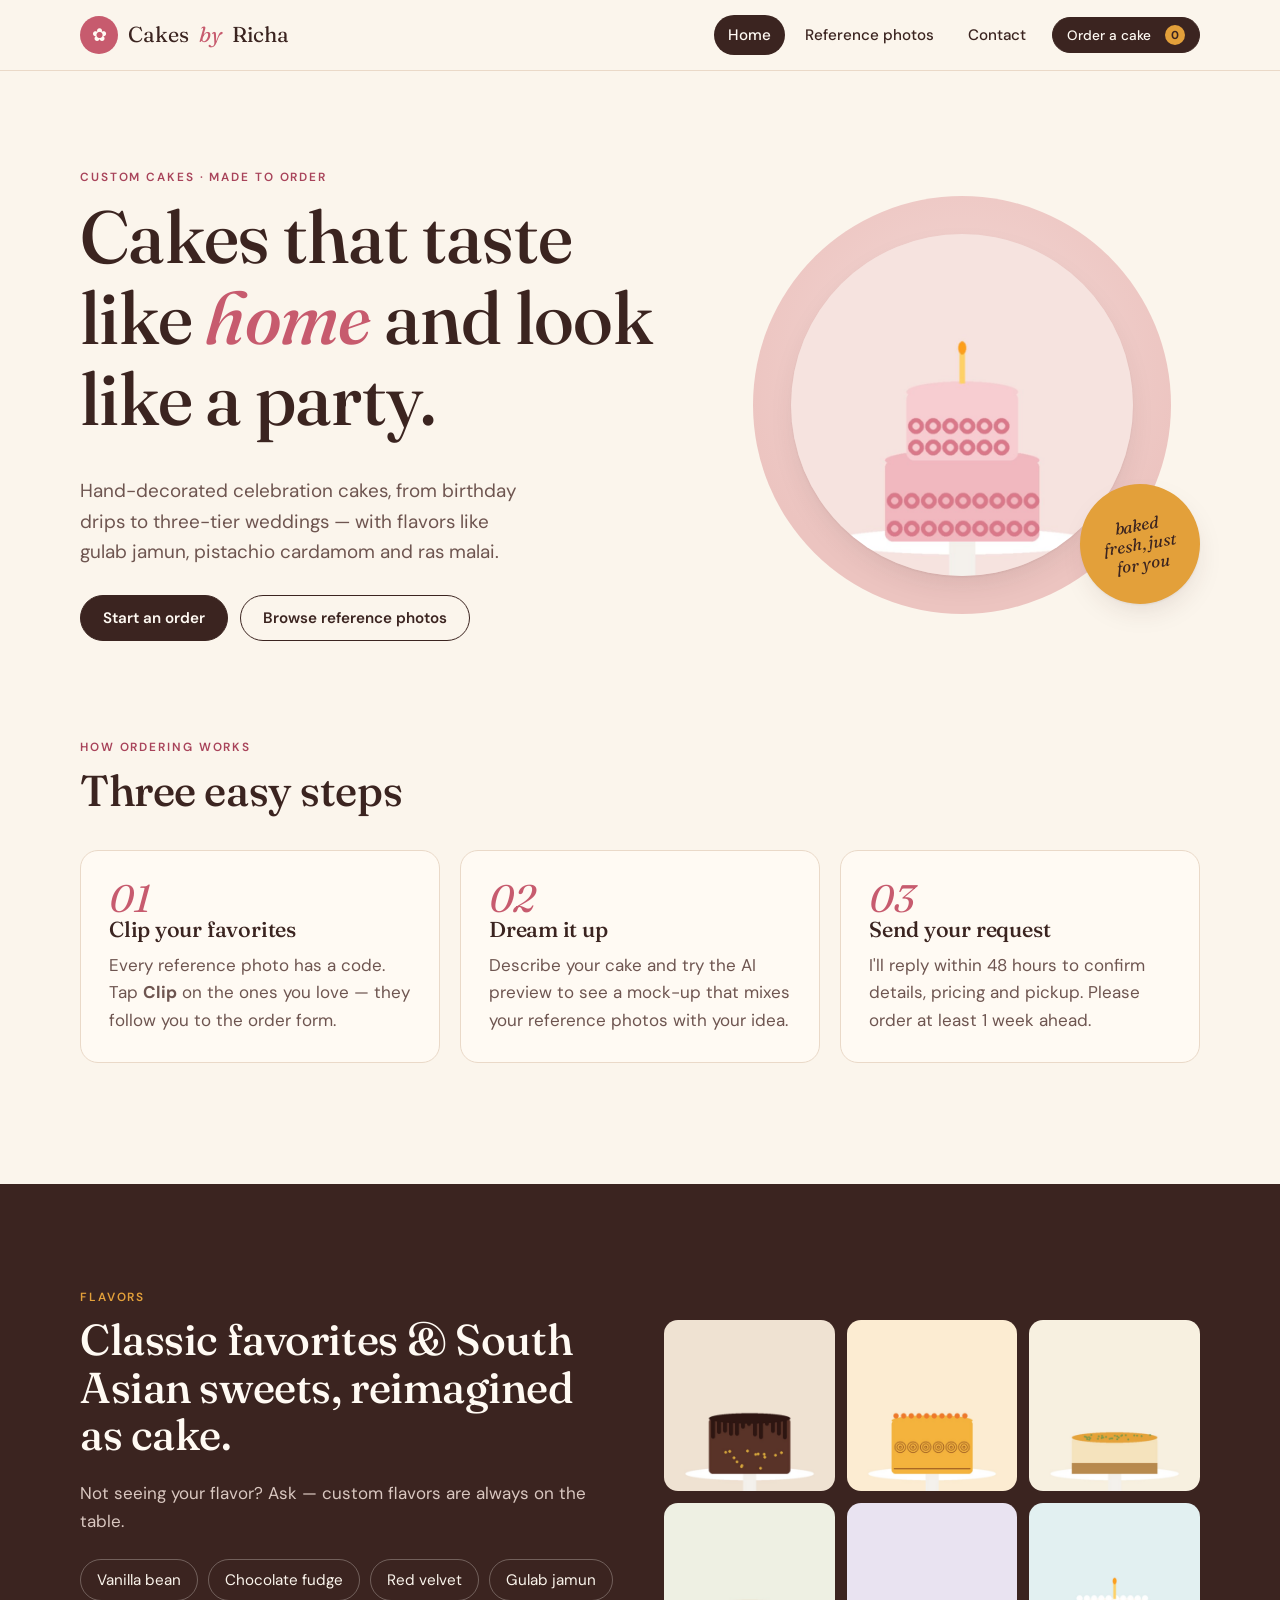
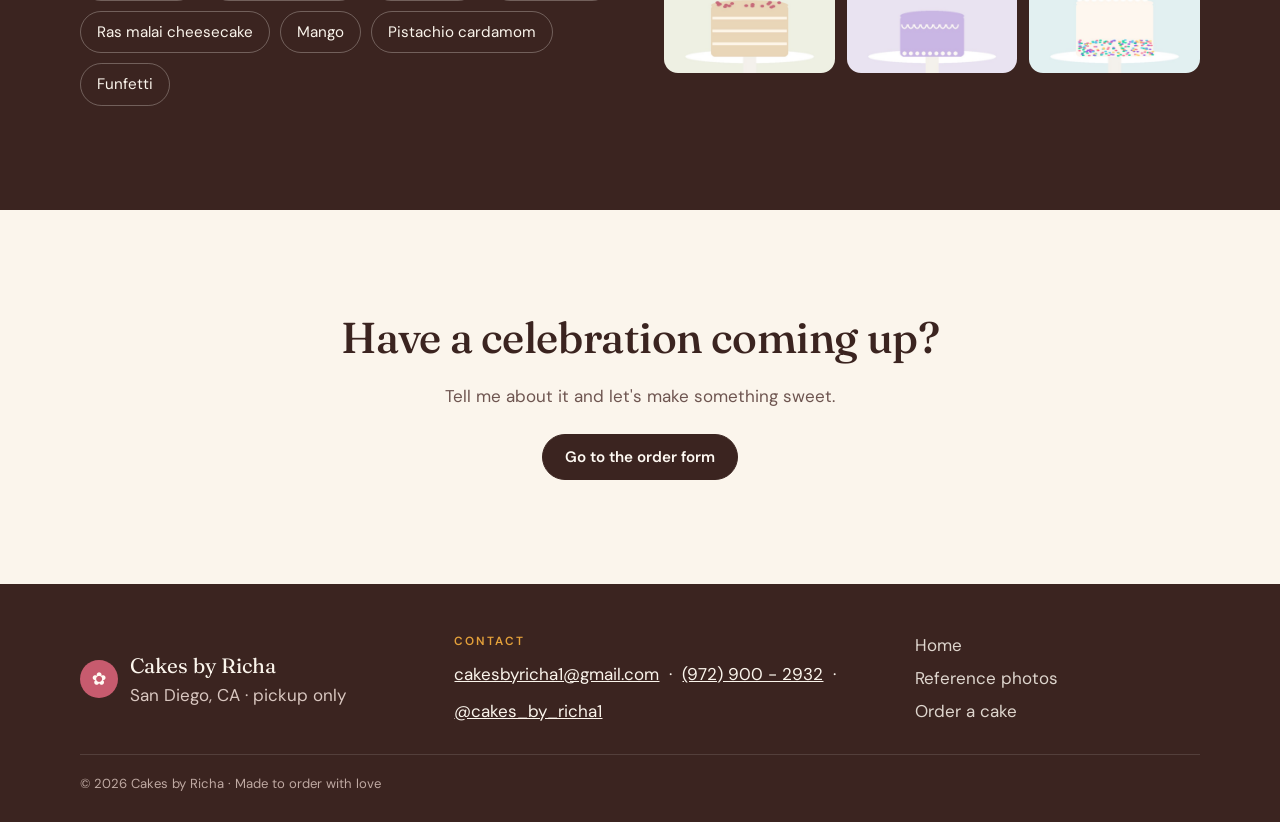
==== index.html @ 5f23ed57 "cake order site" ====
<!doctype html>
<html lang="en">
<head>
  <meta charset="utf-8">
  <meta name="viewport" content="width=device-width, initial-scale=1">
  <title>Cakes by Richa</title>
  <meta name="description" content="Custom celebration cakes, made to order — with flavors from classic vanilla to gulab jamun and ras malai.">
  <link rel="preconnect" href="https://fonts.googleapis.com">
  <link rel="preconnect" href="https://fonts.gstatic.com" crossorigin>
  <link href="https://fonts.googleapis.com/css2?family=DM+Sans:wght@400;500;600;700&family=Fraunces:ital,opsz,wght@0,9..144,400;0,9..144,500;1,9..144,400;1,9..144,500&display=swap" rel="stylesheet">
  <link rel="stylesheet" href="css/style.css">
</head>
<body>
  <a class="skip" href="#main">Skip to content</a>
  <header class="site-header">
    <div class="wrap header-inner">
      <a class="logo" href="index.html"><span class="logo-mark" aria-hidden="true">✿</span>Cakes <em>by</em> Richa</a>
      <button class="nav-toggle" aria-expanded="false" aria-controls="nav">Menu</button>
      <nav class="site-nav" id="nav" aria-label="Main">
        <a href="index.html">Home</a>
        <a href="references.html">Reference photos</a>
        <a href="#contact">Contact</a>
        <a class="btn small" href="order.html">Order a cake <span class="badge" data-clip-count hidden>0</span></a>
      </nav>
    </div>
  </header>

  <main id="main">
    <section class="hero">
      <div class="wrap hero-grid">
        <div>
          <p class="eyebrow">Custom cakes · made to order</p>
          <h1>Cakes that taste like <em class="flourish">home</em> and look like a party.</h1>
          <p class="lede">Hand-decorated celebration cakes, from birthday drips to three-tier weddings — with flavors like gulab jamun, pistachio cardamom and ras malai.</p>
          <div class="hero-actions">
            <a class="btn" href="order.html">Start an order</a>
            <a class="btn ghost" href="references.html">Browse reference photos</a>
          </div>
        </div>
        <div class="hero-art" aria-hidden="true">
          <div class="plate"></div>
          <img src="images/references/REF-001.jpg" alt="">
          <div class="sticker">baked<br>fresh, just<br>for you</div>
        </div>
      </div>
    </section>

    <section class="section" style="padding-top:24px">
      <div class="wrap">
        <p class="eyebrow">How ordering works</p>
        <h2>Three easy steps</h2>
        <ol class="how">
          <li>
            <div class="num">01</div>
            <h3>Clip your favorites</h3>
            <p class="muted">Every reference photo has a code. Tap <strong>Clip</strong> on the ones you love — they follow you to the order form.</p>
          </li>
          <li>
            <div class="num">02</div>
            <h3>Dream it up</h3>
            <p class="muted">Describe your cake and try the AI preview to see a mock-up that mixes your reference photos with your idea.</p>
          </li>
          <li>
            <div class="num">03</div>
            <h3>Send your request</h3>
            <p class="muted">I'll reply within 48 hours to confirm details, pricing and pickup. Please order at least 1 week ahead.</p>
          </li>
        </ol>
      </div>
    </section>

    <section class="section band">
      <div class="wrap split">
        <div>
          <p class="eyebrow">Flavors</p>
          <h2>Classic favorites &amp; South Asian sweets, reimagined as cake.</h2>
          <p class="muted">Not seeing your flavor? Ask — custom flavors are always on the table.</p>
          <div class="flavors">
            <span>Vanilla bean</span><span>Chocolate fudge</span><span>Red velvet</span>
            <span>Gulab jamun</span><span>Ras malai cheesecake</span><span>Mango</span>
            <span>Pistachio cardamom</span><span>Funfetti</span>
          </div>
        </div>
        <div class="peek" aria-hidden="true">
          <img src="images/references/REF-002.jpg" alt="">
          <img src="images/references/REF-004.jpg" alt="">
          <img src="images/references/REF-007.jpg" alt="">
          <img src="images/references/REF-003.jpg" alt="">
          <img src="images/references/REF-006.jpg" alt="">
          <img src="images/references/REF-008.jpg" alt="">
        </div>
      </div>
    </section>

    <section class="section">
      <div class="wrap" style="text-align:center">
        <h2>Have a celebration coming up?</h2>
        <p class="muted" style="margin-bottom:24px">Tell me about it and let's make something sweet.</p>
        <a class="btn" href="order.html">Go to the order form</a>
      </div>
    </section>
  </main>

  <footer id="site-footer"></footer>

  <script src="js/config.js"></script>
  <script src="js/references-data.js"></script>
  <script src="js/common.js"></script>
</body>
</html>
---- css/style.css ----
/* ===== Cakes by Richa ===== */
:root {
  --cream: #fbf5ec;
  --paper: #fffaf3;
  --cocoa: #3b2420;
  --cocoa-soft: #6e5550;
  --rose: #c75b6e;
  --rose-deep: #a8435a;
  --blush: #f4d9d6;
  --saffron: #e3a03a;
  --pistachio: #a9b98a;
  --line: #ead9c8;
  --radius: 18px;
  --shadow: 0 1px 2px rgba(59,36,32,.06), 0 12px 32px -12px rgba(59,36,32,.18);
  --display: "Fraunces", Georgia, serif;
  --body: "DM Sans", system-ui, -apple-system, sans-serif;
}
* { box-sizing: border-box; }
html { scroll-behavior: smooth; }
body {
  margin: 0; background: var(--cream); color: var(--cocoa);
  font-family: var(--body); font-size: 17px; line-height: 1.6;
  -webkit-font-smoothing: antialiased;
}
img { max-width: 100%; display: block; }
a { color: var(--rose-deep); }
h1, h2, h3 { font-family: var(--display); font-weight: 500; line-height: 1.1; margin: 0 0 .5em; letter-spacing: -.01em; }
h1 { font-size: clamp(2.6rem, 6vw, 4.6rem); }
h2 { font-size: clamp(1.9rem, 3.6vw, 2.7rem); }
h3 { font-size: 1.35rem; }
em.flourish { font-style: italic; color: var(--rose); }
.eyebrow { text-transform: uppercase; letter-spacing: .16em; font-size: .74rem; font-weight: 600; color: var(--rose-deep); margin: 0 0 .6rem; }
.muted { color: var(--cocoa-soft); margin: 0; }
.wrap { width: min(1120px, 100% - 32px); margin-inline: auto; }
.section { padding: clamp(56px, 9vw, 104px) 0; }
.skip { position: absolute; left: -999px; }
.skip:focus { left: 16px; top: 16px; background: var(--paper); padding: 8px 12px; z-index: 99; }
:focus-visible { outline: 3px solid var(--saffron); outline-offset: 3px; border-radius: 6px; }

/* ---- Header ---- */
.site-header {
  position: sticky; top: 0; z-index: 40;
  background: color-mix(in srgb, var(--cream) 88%, transparent);
  backdrop-filter: blur(10px); border-bottom: 1px solid var(--line);
}
.header-inner { display: flex; align-items: center; justify-content: space-between; height: 70px; }
.logo { display: flex; align-items: center; gap: 10px; text-decoration: none; color: var(--cocoa); font-family: var(--display); font-size: 1.35rem; }
.logo-mark { display: grid; place-items: center; width: 38px; height: 38px; border-radius: 50%; background: var(--rose); color: var(--paper); font-size: 1.1rem; }
.logo em { color: var(--rose); }
.site-nav { display: flex; gap: 6px; align-items: center; }
.site-nav a { text-decoration: none; color: var(--cocoa); padding: 8px 14px; border-radius: 999px; font-weight: 500; font-size: .95rem; }
.site-nav a:hover { background: var(--blush); }
.site-nav a[aria-current="page"] { background: var(--cocoa); color: var(--paper); }
.site-nav .btn { margin-left: 6px; }
.badge { display: inline-grid; place-items: center; min-width: 20px; height: 20px; padding: 0 6px; margin-left: 6px; border-radius: 999px; background: var(--saffron); color: var(--cocoa); font-size: .72rem; font-weight: 700; }
.nav-toggle { display: none; background: none; border: 1px solid var(--line); border-radius: 10px; padding: 8px 12px; font: inherit; color: var(--cocoa); }
@media (max-width: 760px) {
  .nav-toggle { display: block; }
  .site-nav { display: none; position: absolute; top: 70px; left: 0; right: 0; flex-direction: column; align-items: stretch; padding: 12px 16px 20px; background: var(--cream); border-bottom: 1px solid var(--line); }
  .nav-open .site-nav { display: flex; }
  .site-nav .btn { margin: 6px 0 0; }
}

/* ---- Buttons ---- */
.btn {
  display: inline-flex; align-items: center; justify-content: center; gap: 8px;
  padding: 12px 22px; border-radius: 999px; border: 1.5px solid var(--cocoa);
  background: var(--cocoa); color: var(--paper); font: 600 .95rem var(--body);
  text-decoration: none; cursor: pointer; transition: transform .15s, background .15s;
}
.btn:hover { transform: translateY(-1px); background: var(--rose-deep); border-color: var(--rose-deep); }
.btn.ghost { background: transparent; color: var(--cocoa); }
.btn.ghost:hover { background: var(--blush); }
.btn.small { padding: 7px 14px; font-size: .85rem; }
.btn.saffron { background: var(--saffron); border-color: var(--saffron); color: var(--cocoa); }
.btn[disabled] { opacity: .55; cursor: wait; transform: none; }
.site-nav a.btn { color: var(--paper); }
.site-nav a.btn:hover { background: var(--rose-deep); }

/* ---- Hero ---- */
.hero { padding: clamp(48px, 8vw, 96px) 0 clamp(40px, 6vw, 72px); position: relative; overflow: hidden; }
.hero-grid { display: grid; grid-template-columns: 1.1fr .9fr; gap: clamp(24px, 5vw, 64px); align-items: center; }
.hero p.lede { font-size: 1.18rem; color: var(--cocoa-soft); max-width: 34ch; }
.hero-actions { display: flex; gap: 12px; flex-wrap: wrap; margin-top: 28px; }
.hero-art { position: relative; aspect-ratio: 1; }
.hero-art .plate { position: absolute; inset: 6%; border-radius: 50%; background: radial-gradient(circle at 50% 40%, var(--blush), #ecc4c0 70%); }
.hero-art img { position: absolute; inset: 14%; width: 72%; height: 72%; object-fit: cover; border-radius: 50%; box-shadow: var(--shadow); }
.hero-art .sticker { position: absolute; right: 0; bottom: 8%; background: var(--saffron); color: var(--cocoa); font-family: var(--display); font-style: italic; padding: 14px 18px; border-radius: 50%; width: 120px; height: 120px; display: grid; place-items: center; text-align: center; line-height: 1.15; transform: rotate(-10deg); box-shadow: var(--shadow); }
@media (max-width: 800px) { .hero-grid { grid-template-columns: 1fr; } .hero-art { max-width: 380px; margin: 0 auto; } }

/* ---- Cards / grids ---- */
.how { display: grid; grid-template-columns: repeat(3, 1fr); gap: 20px; margin-top: 36px; }
.how li { list-style: none; background: var(--paper); border: 1px solid var(--line); border-radius: var(--radius); padding: 28px; }
.how .num { font-family: var(--display); font-size: 2.4rem; color: var(--rose); font-style: italic; line-height: 1; }
.how ol, ol.how { padding: 0; margin-top: 36px; }
@media (max-width: 760px) { .how { grid-template-columns: 1fr; } }

.flavors { display: flex; flex-wrap: wrap; gap: 10px; margin-top: 24px; }
.flavors span { padding: 8px 16px; border-radius: 999px; background: var(--paper); border: 1px solid var(--line); font-size: .95rem; }
.band { background: var(--cocoa); color: var(--cream); }
.band h2 { color: var(--paper); }
.band .eyebrow { color: var(--saffron); }
.band .muted { color: #d9c7c0; }
.split { display: grid; grid-template-columns: 1fr 1fr; gap: 48px; align-items: center; }
@media (max-width: 760px) { .split { grid-template-columns: 1fr; } }
.peek { display: grid; grid-template-columns: repeat(3, 1fr); gap: 12px; }
.peek img { border-radius: 14px; aspect-ratio: 1; object-fit: cover; }

/* ---- Reference gallery ---- */
.page-head { padding: 48px 0 8px; }
.toolbar { display: flex; flex-wrap: wrap; gap: 10px; align-items: center; margin: 24px 0 28px; }
.chip-filter { padding: 8px 16px; border-radius: 999px; border: 1px solid var(--line); background: var(--paper); font: 500 .9rem var(--body); color: var(--cocoa); cursor: pointer; }
.chip-filter[aria-pressed="true"] { background: var(--cocoa); color: var(--paper); border-color: var(--cocoa); }
.search { margin-left: auto; padding: 9px 16px; border-radius: 999px; border: 1px solid var(--line); background: var(--paper); font: inherit; min-width: 220px; }
@media (max-width: 600px) { .search { margin-left: 0; width: 100%; } }
.gallery { display: grid; grid-template-columns: repeat(auto-fill, minmax(240px, 1fr)); gap: 22px; padding-bottom: 120px; }
.ref-card { background: var(--paper); border: 1px solid var(--line); border-radius: var(--radius); overflow: hidden; display: flex; flex-direction: column; transition: box-shadow .2s, border-color .2s; }
.ref-card:hover { box-shadow: var(--shadow); }
.ref-card.clipped { border-color: var(--rose); box-shadow: 0 0 0 2px var(--rose); }
.ref-card figure { margin: 0; position: relative; aspect-ratio: 4/5; background: var(--blush); }
.ref-card figure img { width: 100%; height: 100%; object-fit: cover; }
.ref-code { position: absolute; top: 12px; left: 12px; background: var(--paper); color: var(--cocoa); font: 700 .78rem/1 ui-monospace, "SF Mono", Menlo, monospace; letter-spacing: .06em; padding: 7px 10px; border-radius: 8px; }
.ref-body { padding: 16px 18px 18px; display: flex; flex-direction: column; gap: 4px; flex: 1; }
.ref-body h3 { font-size: 1.12rem; margin: 0; }
.ref-body .muted { font-size: .9rem; }
.ref-actions { display: flex; gap: 8px; margin-top: auto; padding-top: 12px; }
.clip-btn { flex: 1; }
.clip-btn[aria-pressed="true"] { background: var(--rose); border-color: var(--rose); color: var(--paper); }

.tray {
  position: fixed; left: 50%; bottom: 20px; transform: translate(-50%, 140%);
  display: flex; align-items: center; gap: 14px; background: var(--cocoa); color: var(--cream);
  padding: 10px 10px 10px 20px; border-radius: 999px; box-shadow: 0 18px 40px -12px rgba(0,0,0,.4);
  transition: transform .3s ease; z-index: 50; max-width: calc(100% - 32px);
}
.tray.show { transform: translate(-50%, 0); }
.tray .codes { font: 600 .82rem ui-monospace, Menlo, monospace; white-space: nowrap; overflow: hidden; text-overflow: ellipsis; max-width: 40vw; color: var(--saffron); }
.tray button.link { background: none; border: 0; color: #d9c7c0; font: inherit; cursor: pointer; text-decoration: underline; font-size: .85rem; }

/* ---- Order form ---- */
.order-layout { display: grid; grid-template-columns: 1fr 340px; gap: 32px; align-items: start; padding-bottom: 80px; }
@media (max-width: 900px) { .order-layout { grid-template-columns: 1fr; } }
.card { background: var(--paper); border: 1px solid var(--line); border-radius: var(--radius); padding: clamp(20px, 4vw, 36px); }
fieldset { border: 0; padding: 0; margin: 0 0 32px; }
legend { font-family: var(--display); font-size: 1.45rem; padding: 0; margin-bottom: 16px; }
.grid-2 { display: grid; grid-template-columns: 1fr 1fr; gap: 16px; }
@media (max-width: 600px) { .grid-2 { grid-template-columns: 1fr; } }
.field { display: flex; flex-direction: column; gap: 6px; margin-bottom: 16px; }
.field label, .label { font-weight: 600; font-size: .9rem; }
.field .hint { font-size: .82rem; color: var(--cocoa-soft); }
input[type=text], input[type=email], input[type=tel], input[type=date], input[type=number], select, textarea {
  width: 100%; padding: 12px 14px; border-radius: 12px; border: 1.5px solid var(--line);
  background: #fff; font: inherit; color: var(--cocoa);
}
input:focus, select:focus, textarea:focus { outline: none; border-color: var(--rose); box-shadow: 0 0 0 3px var(--blush); }
textarea { min-height: 110px; resize: vertical; }
.req { color: var(--rose); }
.pill-group { display: flex; flex-wrap: wrap; gap: 8px; }
.pill-group label { cursor: pointer; }
.pill-group input { position: absolute; opacity: 0; pointer-events: none; }
.pill-group span { display: inline-block; padding: 8px 16px; border-radius: 999px; border: 1.5px solid var(--line); background: #fff; font-size: .92rem; }
.pill-group input:checked + span { background: var(--cocoa); color: var(--paper); border-color: var(--cocoa); }
.pill-group input:focus-visible + span { outline: 3px solid var(--saffron); outline-offset: 2px; }

.code-entry { display: flex; gap: 8px; }
.code-entry input { font-family: ui-monospace, Menlo, monospace; text-transform: uppercase; }
.ref-chips { display: grid; grid-template-columns: repeat(auto-fill, minmax(150px, 1fr)); gap: 10px; margin-top: 12px; }
.ref-chip { display: flex; align-items: center; gap: 10px; background: #fff; border: 1.5px solid var(--line); border-radius: 12px; padding: 6px 8px 6px 6px; }
.ref-chip img { width: 44px; height: 44px; object-fit: cover; border-radius: 8px; background: var(--blush); }
.ref-chip .c { font: 700 .78rem ui-monospace, Menlo, monospace; }
.ref-chip .t { font-size: .76rem; color: var(--cocoa-soft); line-height: 1.2; }
.ref-chip button { margin-left: auto; border: 0; background: none; font-size: 1.1rem; color: var(--cocoa-soft); cursor: pointer; padding: 2px 6px; }
.ref-chip.unknown { border-style: dashed; }
.empty-note { font-size: .9rem; color: var(--cocoa-soft); margin: 10px 0 0; }

.ai-box { border: 1.5px dashed var(--saffron); background: #fff8ec; border-radius: var(--radius); padding: 22px; }
.ai-box h3 { display: flex; align-items: center; gap: 8px; }
.ai-result { margin-top: 16px; display: grid; gap: 12px; }
.ai-result img { border-radius: 14px; border: 1px solid var(--line); background: #fff; }
.ai-status { font-size: .9rem; color: var(--cocoa-soft); min-height: 1.4em; margin: 10px 0 0; }
.ai-status.err { color: #b3261e; }
.spinner { width: 16px; height: 16px; border: 2px solid currentColor; border-right-color: transparent; border-radius: 50%; display: inline-block; animation: spin .8s linear infinite; vertical-align: -3px; }
@keyframes spin { to { transform: rotate(360deg); } }
.attached-flag { font-size: .85rem; color: #3f6b2f; font-weight: 600; }

.summary { position: sticky; top: 90px; }
.summary h3 { margin-bottom: 12px; }
.summary dl { margin: 0; display: grid; grid-template-columns: auto 1fr; gap: 6px 14px; font-size: .92rem; }
.summary dt { color: var(--cocoa-soft); }
.summary dd { margin: 0; text-align: right; font-weight: 500; overflow-wrap: anywhere; }
.submit-row { display: flex; gap: 12px; align-items: center; flex-wrap: wrap; }

/* ---- Footer ---- */
footer { background: var(--cocoa); color: var(--cream); margin-top: 0; }
.footer-inner { display: grid; grid-template-columns: 1.2fr 1.5fr 1fr; gap: 32px; padding: 48px 0 28px; width: min(1120px, 100% - 32px); margin: 0 auto; }
.footer-brand { display: flex; gap: 12px; align-items: center; }
.footer-name { font-family: var(--display); font-size: 1.3rem; margin: 0; }
footer .muted { color: #d9c7c0; }
footer .eyebrow { color: var(--saffron); }
footer a { color: var(--cream); }
.contact-links { display: flex; flex-wrap: wrap; gap: 10px; margin: 0; }
.footer-nav { display: flex; flex-direction: column; gap: 6px; }
.footer-nav a { text-decoration: none; opacity: .85; }
.footer-nav a:hover { opacity: 1; text-decoration: underline; }
.footer-fine { width: min(1120px, 100% - 32px); margin: 0 auto; padding: 18px 0 28px; border-top: 1px solid rgba(255,255,255,.12); font-size: .82rem; color: #bfa9a2; }
@media (max-width: 760px) { .footer-inner { grid-template-columns: 1fr; } }

/* fixes */
.band .flavors span { background: transparent; color: var(--cream); border-color: rgba(255,250,243,.28); }
.code-entry { align-items: stretch; }
.code-entry .btn { border-radius: 12px; padding-inline: 18px; }
input[type=file] { font: inherit; font-size: .9rem; }
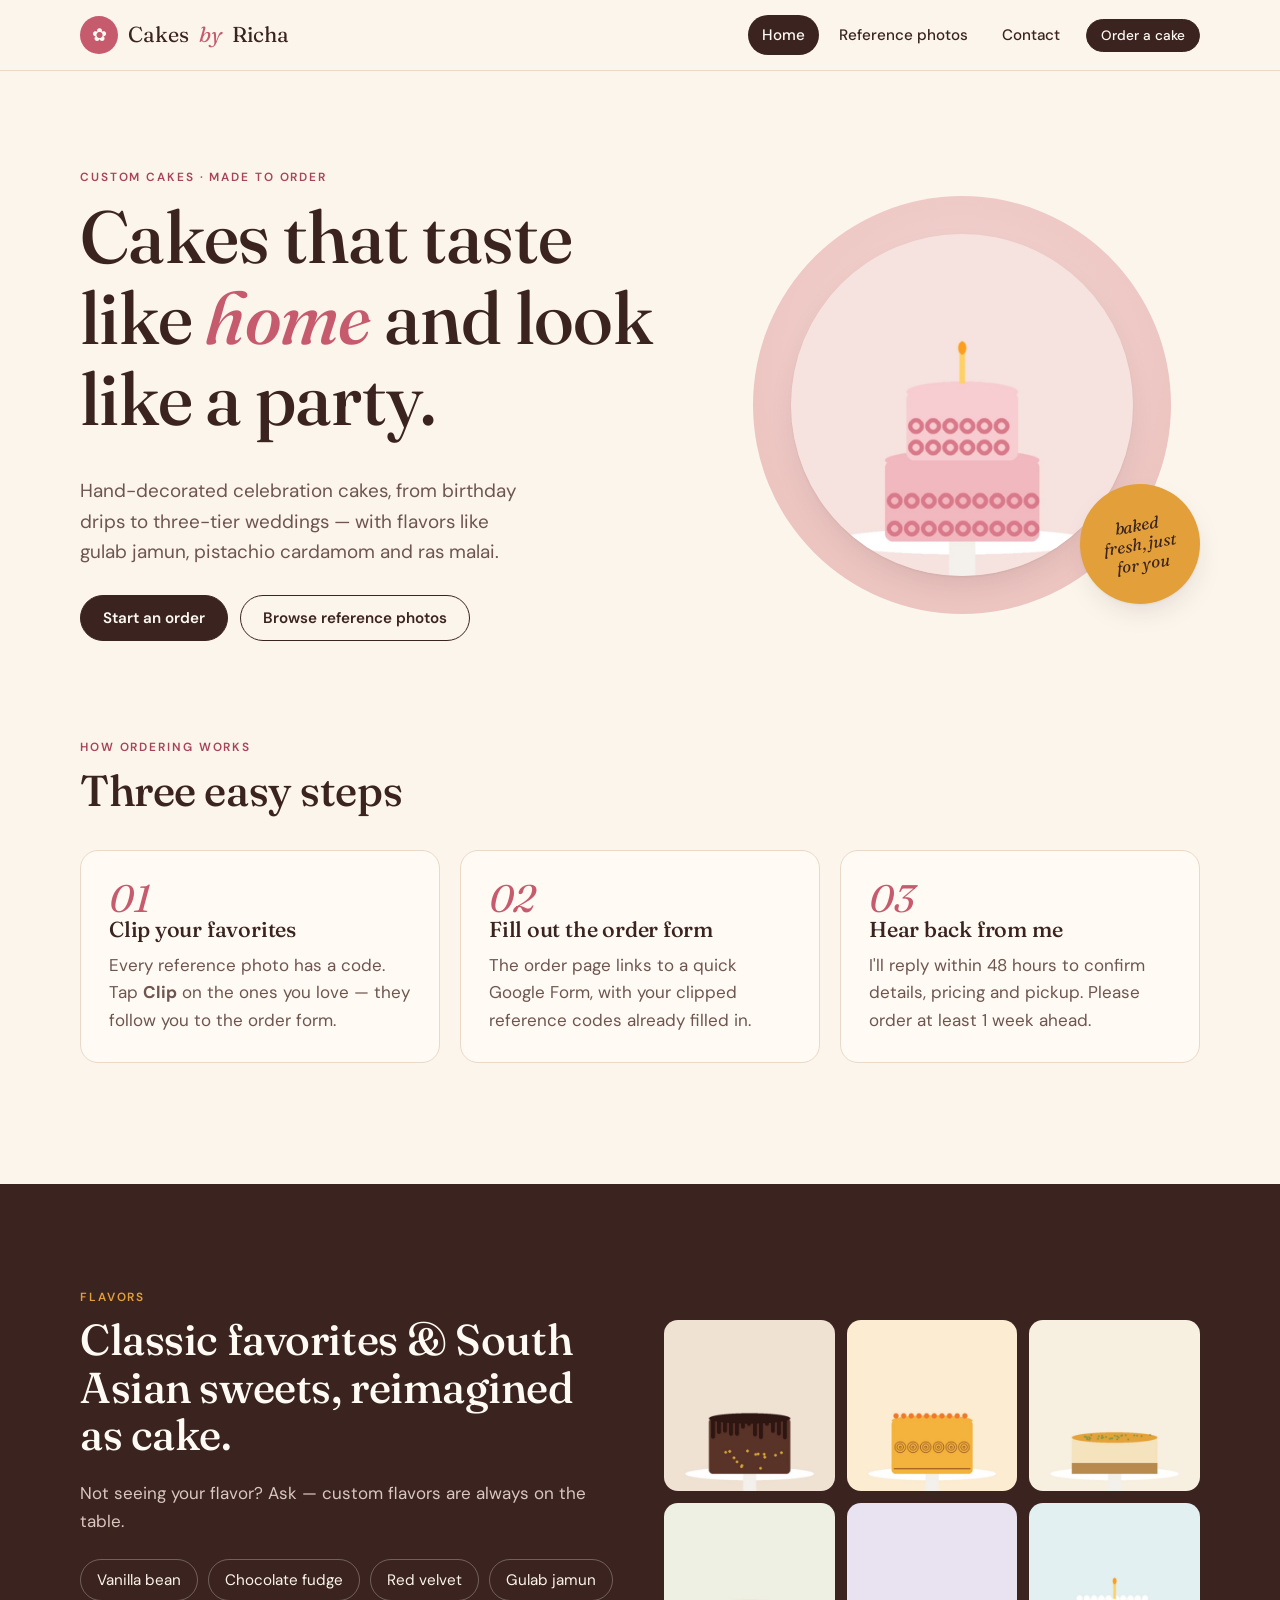
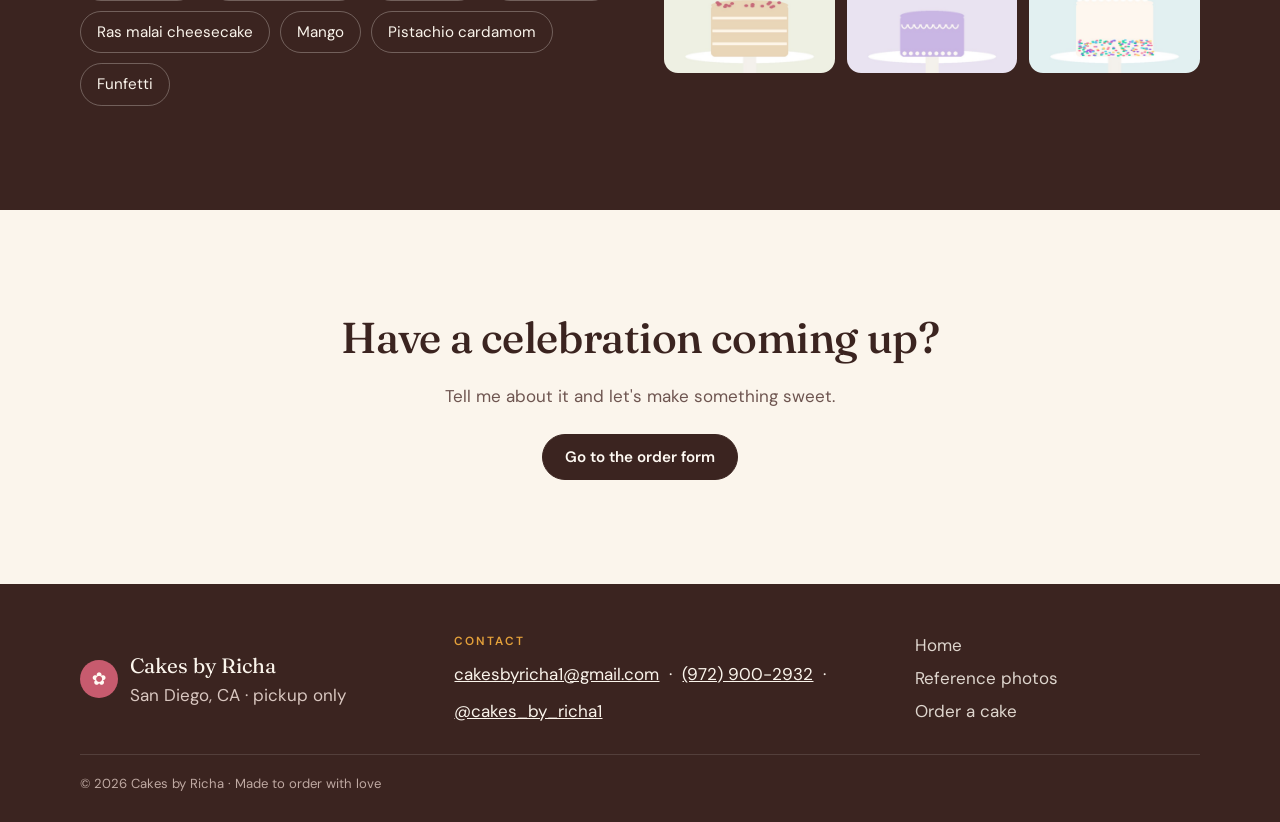
==== commit 7ef82feb: "update website" ====
--- a/index.html
+++ b/index.html
@@ -57,12 +57,12 @@
           </li>
           <li>
             <div class="num">02</div>
-            <h3>Dream it up</h3>
-            <p class="muted">Describe your cake and try the AI preview to see a mock-up that mixes your reference photos with your idea.</p>
+            <h3>Fill out the order form</h3>
+            <p class="muted">The order page links to a quick Google Form, with your clipped reference codes already filled in.</p>
           </li>
           <li>
             <div class="num">03</div>
-            <h3>Send your request</h3>
+            <h3>Hear back from me</h3>
             <p class="muted">I'll reply within 48 hours to confirm details, pricing and pickup. Please order at least 1 week ahead.</p>
           </li>
         </ol>
--- a/css/style.css
+++ b/css/style.css
@@ -210,3 +210,5 @@
 .code-entry { align-items: stretch; }
 .code-entry .btn { border-radius: 12px; padding-inline: 18px; }
 input[type=file] { font: inherit; font-size: .9rem; }
+
+[hidden] { display: none !important; }
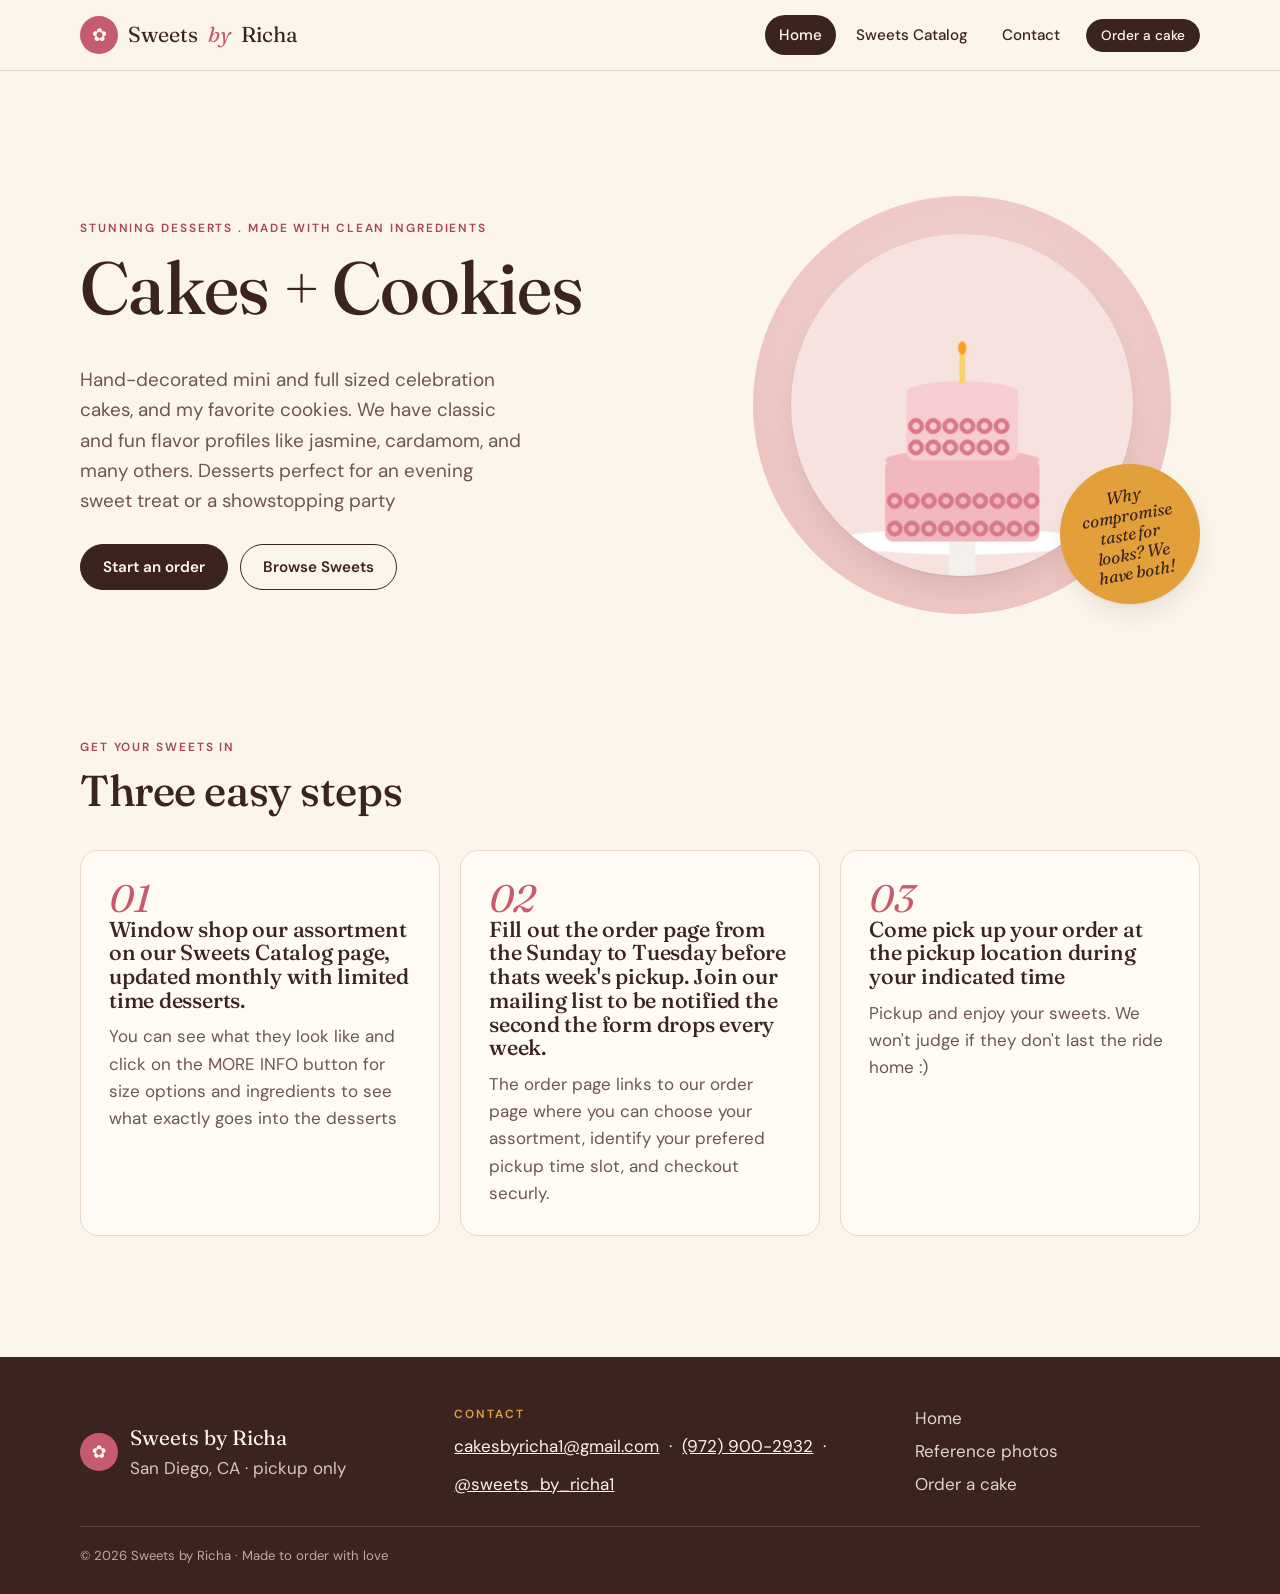
==== commit 6c976961: "changed the website" ====
--- a/index.html
+++ b/index.html
@@ -14,11 +14,11 @@
   <a class="skip" href="#main">Skip to content</a>
   <header class="site-header">
     <div class="wrap header-inner">
-      <a class="logo" href="index.html"><span class="logo-mark" aria-hidden="true">✿</span>Cakes <em>by</em> Richa</a>
+      <a class="logo" href="index.html"><span class="logo-mark" aria-hidden="true">✿</span>Sweets <em>by</em> Richa</a>
       <button class="nav-toggle" aria-expanded="false" aria-controls="nav">Menu</button>
       <nav class="site-nav" id="nav" aria-label="Main">
         <a href="index.html">Home</a>
-        <a href="references.html">Reference photos</a>
+        <a href="references.html">Sweets Catalog</a>
         <a href="#contact">Contact</a>
         <a class="btn small" href="order.html">Order a cake <span class="badge" data-clip-count hidden>0</span></a>
       </nav>
@@ -29,76 +29,47 @@
     <section class="hero">
       <div class="wrap hero-grid">
         <div>
-          <p class="eyebrow">Custom cakes · made to order</p>
-          <h1>Cakes that taste like <em class="flourish">home</em> and look like a party.</h1>
-          <p class="lede">Hand-decorated celebration cakes, from birthday drips to three-tier weddings — with flavors like gulab jamun, pistachio cardamom and ras malai.</p>
+          <p class="eyebrow">Stunning Desserts . Made with clean ingredients </p>
+          <h1>Cakes + Cookies </h1>
+          <p class="lede">Hand-decorated mini and full sized celebration cakes, and my favorite cookies. We have classic and fun flavor profiles like jasmine, cardamom, and many others. Desserts perfect for an evening sweet treat or a showstopping party</p>
           <div class="hero-actions">
             <a class="btn" href="order.html">Start an order</a>
-            <a class="btn ghost" href="references.html">Browse reference photos</a>
+            <a class="btn ghost" href="references.html">Browse Sweets</a>
           </div>
         </div>
         <div class="hero-art" aria-hidden="true">
           <div class="plate"></div>
           <img src="images/references/REF-001.jpg" alt="">
-          <div class="sticker">baked<br>fresh, just<br>for you</div>
+          <div class="sticker">Why compromise taste for looks?
+             We have both!</div>
         </div>
       </div>
     </section>
 
     <section class="section" style="padding-top:24px">
       <div class="wrap">
-        <p class="eyebrow">How ordering works</p>
+        <p class="eyebrow">Get your Sweets in</p>
         <h2>Three easy steps</h2>
         <ol class="how">
           <li>
             <div class="num">01</div>
-            <h3>Clip your favorites</h3>
-            <p class="muted">Every reference photo has a code. Tap <strong>Clip</strong> on the ones you love — they follow you to the order form.</p>
+            <h3>Window shop our assortment on our Sweets Catalog page, updated monthly with limited time desserts. </h3>
+            <p class="muted"> You can see what they look like and click on the MORE INFO button for size options and ingredients to see what exactly goes into the desserts </p>
           </li>
           <li>
             <div class="num">02</div>
-            <h3>Fill out the order form</h3>
-            <p class="muted">The order page links to a quick Google Form, with your clipped reference codes already filled in.</p>
+            <h3>Fill out the order page from the Sunday to Tuesday before thats week's pickup. Join our mailing list to be notified the second the form drops every week.</h3>
+            <p class="muted">The order page links to our order page where you can choose your assortment, identify your prefered pickup time slot, and checkout securly. </p>
           </li>
           <li>
             <div class="num">03</div>
-            <h3>Hear back from me</h3>
-            <p class="muted">I'll reply within 48 hours to confirm details, pricing and pickup. Please order at least 1 week ahead.</p>
+            <h3>Come pick up your order at the pickup location during your indicated time</h3>
+            <p class="muted">Pickup and enjoy your sweets. We won't judge if they don't last the ride home :) </p>
           </li>
         </ol>
       </div>
     </section>
 
-    <section class="section band">
-      <div class="wrap split">
-        <div>
-          <p class="eyebrow">Flavors</p>
-          <h2>Classic favorites &amp; South Asian sweets, reimagined as cake.</h2>
-          <p class="muted">Not seeing your flavor? Ask — custom flavors are always on the table.</p>
-          <div class="flavors">
-            <span>Vanilla bean</span><span>Chocolate fudge</span><span>Red velvet</span>
-            <span>Gulab jamun</span><span>Ras malai cheesecake</span><span>Mango</span>
-            <span>Pistachio cardamom</span><span>Funfetti</span>
-          </div>
-        </div>
-        <div class="peek" aria-hidden="true">
-          <img src="images/references/REF-002.jpg" alt="">
-          <img src="images/references/REF-004.jpg" alt="">
-          <img src="images/references/REF-007.jpg" alt="">
-          <img src="images/references/REF-003.jpg" alt="">
-          <img src="images/references/REF-006.jpg" alt="">
-          <img src="images/references/REF-008.jpg" alt="">
-        </div>
-      </div>
-    </section>
-
-    <section class="section">
-      <div class="wrap" style="text-align:center">
-        <h2>Have a celebration coming up?</h2>
-        <p class="muted" style="margin-bottom:24px">Tell me about it and let's make something sweet.</p>
-        <a class="btn" href="order.html">Go to the order form</a>
-      </div>
-    </section>
   </main>
 
   <footer id="site-footer"></footer>
--- a/css/style.css
+++ b/css/style.css
@@ -85,7 +85,7 @@
 .hero-art { position: relative; aspect-ratio: 1; }
 .hero-art .plate { position: absolute; inset: 6%; border-radius: 50%; background: radial-gradient(circle at 50% 40%, var(--blush), #ecc4c0 70%); }
 .hero-art img { position: absolute; inset: 14%; width: 72%; height: 72%; object-fit: cover; border-radius: 50%; box-shadow: var(--shadow); }
-.hero-art .sticker { position: absolute; right: 0; bottom: 8%; background: var(--saffron); color: var(--cocoa); font-family: var(--display); font-style: italic; padding: 14px 18px; border-radius: 50%; width: 120px; height: 120px; display: grid; place-items: center; text-align: center; line-height: 1.15; transform: rotate(-10deg); box-shadow: var(--shadow); }
+.hero-art .sticker { position: absolute; right: 0; bottom: 8%; background: var(--saffron); color: var(--cocoa); font-family: var(--display); font-style: italic; padding: 14px 18px; border-radius: 100%; width: 140px; height: 140px; display: grid; place-items: center; text-align: center; line-height: 1.15; transform: rotate(-10deg); box-shadow: var(--shadow); }
 @media (max-width: 800px) { .hero-grid { grid-template-columns: 1fr; } .hero-art { max-width: 380px; margin: 0 auto; } }
 
 /* ---- Cards / grids ---- */
